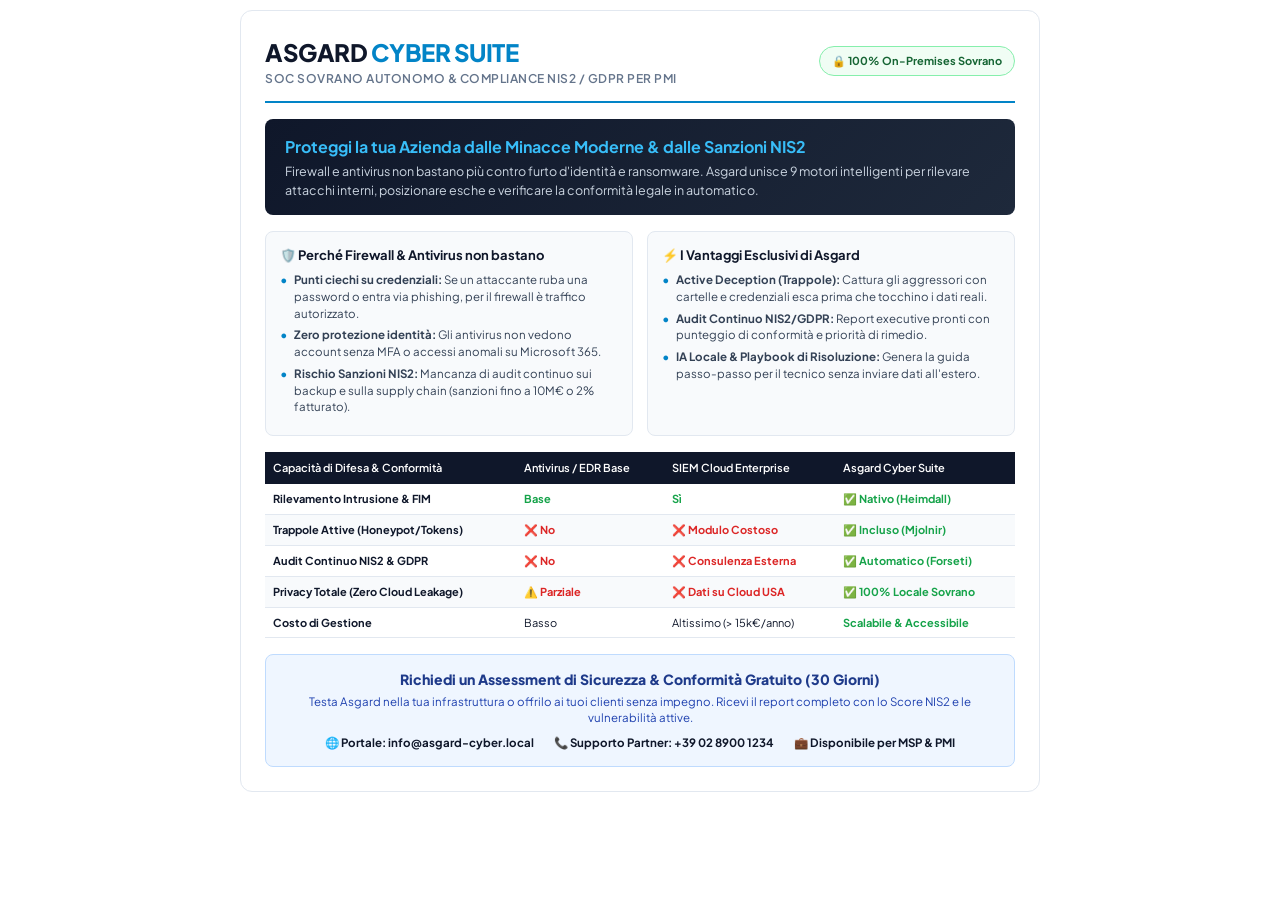
==== ONE_PAGER_COMMERCIALE.html @ eecc1699 "docs: add one-pager commercial brochure and sales pitch scripts" ====
<!DOCTYPE html>
<html lang="it">
<head>
  <meta charset="UTF-8">
  <meta name="viewport" content="width=device-width, initial-scale=1.0">
  <title>Asgard Cyber Suite — Executive One-Pager</title>
  <style>
    @import url('https://fonts.googleapis.com/css2?family=Plus+Jakarta+Sans:wght@400;600;700;800&display=swap');
    
    @page {
      size: A4 portrait;
      margin: 10mm;
    }

    * {
      box-sizing: border-box;
      margin: 0;
      padding: 0;
    }

    body {
      font-family: 'Plus Jakarta Sans', -apple-system, sans-serif;
      color: #0f172a;
      background: #ffffff;
      line-height: 1.45;
      font-size: 13px;
      padding: 10px;
    }

    .container {
      max-width: 800px;
      margin: 0 auto;
      border: 1px solid #e2e8f0;
      border-radius: 12px;
      padding: 24px;
      background: #ffffff;
    }

    .header {
      display: flex;
      justify-content: space-between;
      align-items: center;
      border-bottom: 2px solid #0284c7;
      padding-bottom: 14px;
      margin-bottom: 16px;
    }

    .logo-area h1 {
      font-size: 24px;
      font-weight: 800;
      color: #0f172a;
      letter-spacing: -0.5px;
    }

    .logo-area h1 span {
      color: #0284c7;
    }

    .logo-area p {
      font-size: 12px;
      color: #64748b;
      font-weight: 600;
      text-transform: uppercase;
      letter-spacing: 0.5px;
    }

    .badge-sovranita {
      background: #f0fdf4;
      border: 1px solid #86efac;
      color: #166534;
      padding: 6px 12px;
      border-radius: 20px;
      font-size: 11px;
      font-weight: 700;
      display: flex;
      align-items: center;
      gap: 6px;
    }

    .hero-banner {
      background: linear-gradient(135deg, #0f172a 0%, #1e293b 100%);
      color: #ffffff;
      padding: 16px 20px;
      border-radius: 8px;
      margin-bottom: 16px;
    }

    .hero-banner h2 {
      font-size: 16px;
      font-weight: 700;
      margin-bottom: 4px;
      color: #38bdf8;
    }

    .hero-banner p {
      font-size: 12.5px;
      color: #cbd5e1;
    }

    .grid-2 {
      display: grid;
      grid-template-columns: 1fr 1fr;
      gap: 14px;
      margin-bottom: 16px;
    }

    .card {
      border: 1px solid #e2e8f0;
      border-radius: 8px;
      padding: 14px;
      background: #f8fafc;
    }

    .card h3 {
      font-size: 13px;
      font-weight: 700;
      color: #0f172a;
      margin-bottom: 8px;
      display: flex;
      align-items: center;
      gap: 6px;
    }

    .card ul {
      list-style: none;
      font-size: 11.5px;
      color: #334155;
    }

    .card ul li {
      margin-bottom: 5px;
      padding-left: 14px;
      position: relative;
    }

    .card ul li::before {
      content: "•";
      color: #0284c7;
      font-weight: bold;
      position: absolute;
      left: 0;
    }

    .comparison-table {
      width: 100%;
      border-collapse: collapse;
      margin-bottom: 16px;
      font-size: 11px;
    }

    .comparison-table th {
      background: #0f172a;
      color: #ffffff;
      text-align: left;
      padding: 8px;
      font-weight: 600;
    }

    .comparison-table td {
      padding: 7px 8px;
      border-bottom: 1px solid #e2e8f0;
    }

    .comparison-table tr:nth-child(even) {
      background: #f8fafc;
    }

    .tag-yes {
      color: #16a34a;
      font-weight: 700;
    }

    .tag-no {
      color: #dc2626;
      font-weight: 700;
    }

    .cta-box {
      background: #eff6ff;
      border: 1.5px solid #bfdbfe;
      border-radius: 8px;
      padding: 14px;
      text-align: center;
    }

    .cta-box h3 {
      font-size: 14px;
      color: #1e3a8a;
      font-weight: 800;
      margin-bottom: 4px;
    }

    .cta-box p {
      font-size: 11.5px;
      color: #1e40af;
      margin-bottom: 8px;
    }

    .contact-bar {
      display: flex;
      justify-content: center;
      gap: 20px;
      font-size: 11.5px;
      font-weight: 700;
      color: #0f172a;
    }

    @media print {
      body {
        padding: 0;
      }
      .container {
        border: none;
        padding: 0;
      }
    }
  </style>
</head>
<body>

  <div class="container">
    <!-- Header -->
    <div class="header">
      <div class="logo-area">
        <h1>ASGARD <span>CYBER SUITE</span></h1>
        <p>SOC Sovrano Autonomo & Compliance NIS2 / GDPR per PMI</p>
      </div>
      <div class="badge-sovranita">
        <span>🔒 100% On-Premises Sovrano</span>
      </div>
    </div>

    <!-- Hero Banner -->
    <div class="hero-banner">
      <h2>Proteggi la tua Azienda dalle Minacce Moderne & dalle Sanzioni NIS2</h2>
      <p>Firewall e antivirus non bastano più contro furto d'identità e ransomware. Asgard unisce 9 motori intelligenti per rilevare attacchi interni, posizionare esche e verificare la conformità legale in automatico.</p>
    </div>

    <!-- 2 Column Features -->
    <div class="grid-2">
      <div class="card">
        <h3>🛡️ Perché Firewall & Antivirus non bastano</h3>
        <ul>
          <li><strong>Punti ciechi su credenziali:</strong> Se un attaccante ruba una password o entra via phishing, per il firewall è traffico autorizzato.</li>
          <li><strong>Zero protezione identità:</strong> Gli antivirus non vedono account senza MFA o accessi anomali su Microsoft 365.</li>
          <li><strong>Rischio Sanzioni NIS2:</strong> Mancanza di audit continuo sui backup e sulla supply chain (sanzioni fino a 10M€ o 2% fatturato).</li>
        </ul>
      </div>

      <div class="card">
        <h3>⚡ I Vantaggi Esclusivi di Asgard</h3>
        <ul>
          <li><strong>Active Deception (Trappole):</strong> Cattura gli aggressori con cartelle e credenziali esca prima che tocchino i dati reali.</li>
          <li><strong>Audit Continuo NIS2/GDPR:</strong> Report executive pronti con punteggio di conformità e priorità di rimedio.</li>
          <li><strong>IA Locale & Playbook di Risoluzione:</strong> Genera la guida passo-passo per il tecnico senza inviare dati all'estero.</li>
        </ul>
      </div>
    </div>

    <!-- Comparison Table -->
    <table class="comparison-table">
      <thead>
        <tr>
          <th>Capacità di Difesa & Conformità</th>
          <th>Antivirus / EDR Base</th>
          <th>SIEM Cloud Enterprise</th>
          <th>Asgard Cyber Suite</th>
        </tr>
      </thead>
      <tbody>
        <tr>
          <td><strong>Rilevamento Intrusione & FIM</strong></td>
          <td class="tag-yes">Base</td>
          <td class="tag-yes">Sì</td>
          <td class="tag-yes">✅ Nativo (Heimdall)</td>
        </tr>
        <tr>
          <td><strong>Trappole Attive (Honeypot/Tokens)</strong></td>
          <td class="tag-no">❌ No</td>
          <td class="tag-no">❌ Modulo Costoso</td>
          <td class="tag-yes">✅ Incluso (Mjolnir)</td>
        </tr>
        <tr>
          <td><strong>Audit Continuo NIS2 & GDPR</strong></td>
          <td class="tag-no">❌ No</td>
          <td class="tag-no">❌ Consulenza Esterna</td>
          <td class="tag-yes">✅ Automatico (Forseti)</td>
        </tr>
        <tr>
          <td><strong>Privacy Totale (Zero Cloud Leakage)</strong></td>
          <td class="tag-no">⚠️ Parziale</td>
          <td class="tag-no">❌ Dati su Cloud USA</td>
          <td class="tag-yes">✅ 100% Locale Sovrano</td>
        </tr>
        <tr>
          <td><strong>Costo di Gestione</strong></td>
          <td>Basso</td>
          <td>Altissimo (> 15k€/anno)</td>
          <td class="tag-yes"><strong>Scalabile & Accessibile</strong></td>
        </tr>
      </tbody>
    </table>

    <!-- Call to Action -->
    <div class="cta-box">
      <h3>Richiedi un Assessment di Sicurezza & Conformità Gratuito (30 Giorni)</h3>
      <p>Testa Asgard nella tua infrastruttura o offrilo ai tuoi clienti senza impegno. Ricevi il report completo con lo Score NIS2 e le vulnerabilità attive.</p>
      <div class="contact-bar">
        <span>🌐 Portale: info@asgard-cyber.local</span>
        <span>📞 Supporto Partner: +39 02 8900 1234</span>
        <span>💼 Disponibile per MSP & PMI</span>
      </div>
    </div>
  </div>

</body>
</html>
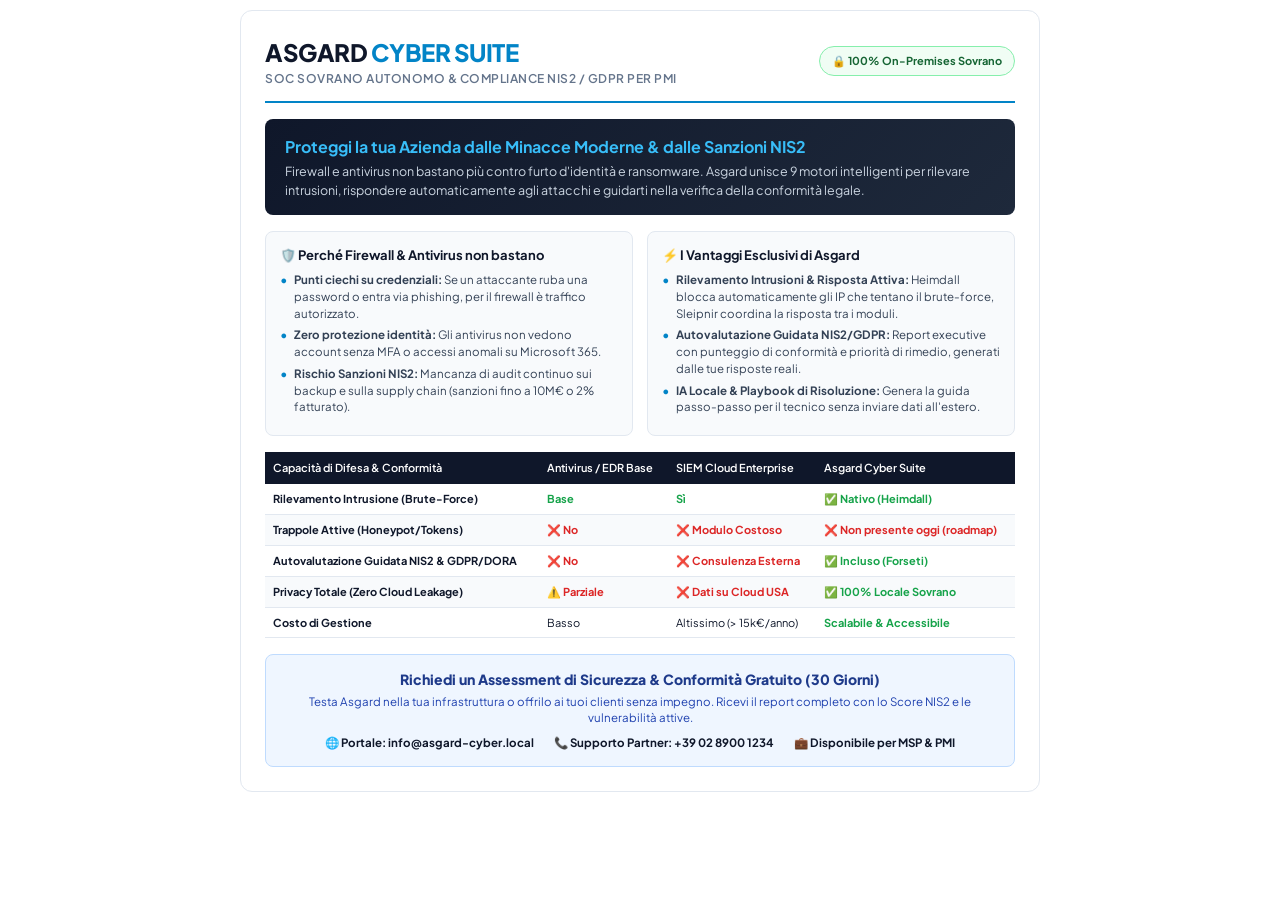
==== commit 6c1c2212: "Close the honeypot/FIM overclaim gap found by an independent audit An audit from a separate session " ====
--- a/ONE_PAGER_COMMERCIALE.html
+++ b/ONE_PAGER_COMMERCIALE.html
@@ -233,7 +233,7 @@
     <!-- Hero Banner -->
     <div class="hero-banner">
       <h2>Proteggi la tua Azienda dalle Minacce Moderne & dalle Sanzioni NIS2</h2>
-      <p>Firewall e antivirus non bastano più contro furto d'identità e ransomware. Asgard unisce 9 motori intelligenti per rilevare attacchi interni, posizionare esche e verificare la conformità legale in automatico.</p>
+      <p>Firewall e antivirus non bastano più contro furto d'identità e ransomware. Asgard unisce 9 motori intelligenti per rilevare intrusioni, rispondere automaticamente agli attacchi e guidarti nella verifica della conformità legale.</p>
     </div>
 
     <!-- 2 Column Features -->
@@ -250,8 +250,8 @@
       <div class="card">
         <h3>⚡ I Vantaggi Esclusivi di Asgard</h3>
         <ul>
-          <li><strong>Active Deception (Trappole):</strong> Cattura gli aggressori con cartelle e credenziali esca prima che tocchino i dati reali.</li>
-          <li><strong>Audit Continuo NIS2/GDPR:</strong> Report executive pronti con punteggio di conformità e priorità di rimedio.</li>
+          <li><strong>Rilevamento Intrusioni & Risposta Attiva:</strong> Heimdall blocca automaticamente gli IP che tentano il brute-force, Sleipnir coordina la risposta tra i moduli.</li>
+          <li><strong>Autovalutazione Guidata NIS2/GDPR:</strong> Report executive con punteggio di conformità e priorità di rimedio, generati dalle tue risposte reali.</li>
           <li><strong>IA Locale & Playbook di Risoluzione:</strong> Genera la guida passo-passo per il tecnico senza inviare dati all'estero.</li>
         </ul>
       </div>
@@ -269,7 +269,7 @@
       </thead>
       <tbody>
         <tr>
-          <td><strong>Rilevamento Intrusione & FIM</strong></td>
+          <td><strong>Rilevamento Intrusione (Brute-Force)</strong></td>
           <td class="tag-yes">Base</td>
           <td class="tag-yes">Sì</td>
           <td class="tag-yes">✅ Nativo (Heimdall)</td>
@@ -278,13 +278,13 @@
           <td><strong>Trappole Attive (Honeypot/Tokens)</strong></td>
           <td class="tag-no">❌ No</td>
           <td class="tag-no">❌ Modulo Costoso</td>
-          <td class="tag-yes">✅ Incluso (Mjolnir)</td>
-        </tr>
-        <tr>
-          <td><strong>Audit Continuo NIS2 & GDPR</strong></td>
+          <td class="tag-no">❌ Non presente oggi (roadmap)</td>
+        </tr>
+        <tr>
+          <td><strong>Autovalutazione Guidata NIS2 & GDPR/DORA</strong></td>
           <td class="tag-no">❌ No</td>
           <td class="tag-no">❌ Consulenza Esterna</td>
-          <td class="tag-yes">✅ Automatico (Forseti)</td>
+          <td class="tag-yes">✅ Incluso (Forseti)</td>
         </tr>
         <tr>
           <td><strong>Privacy Totale (Zero Cloud Leakage)</strong></td>
